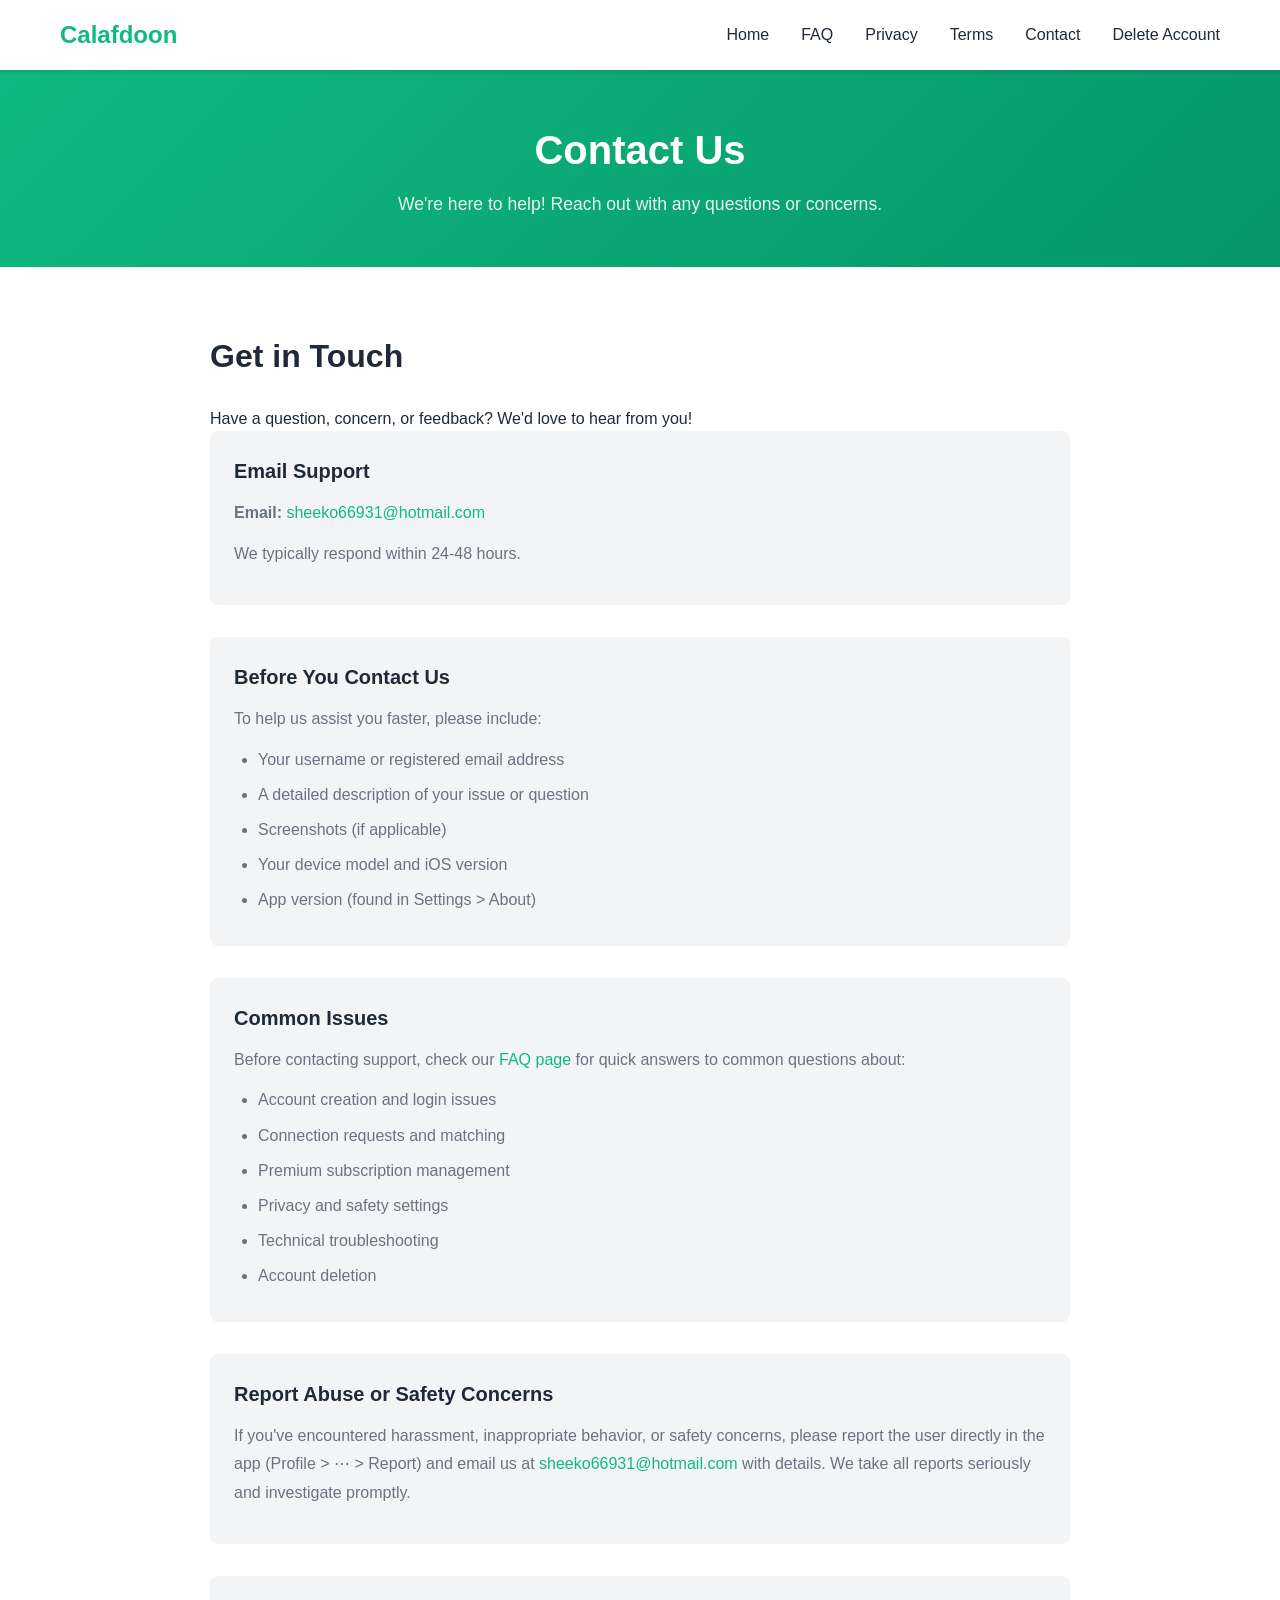
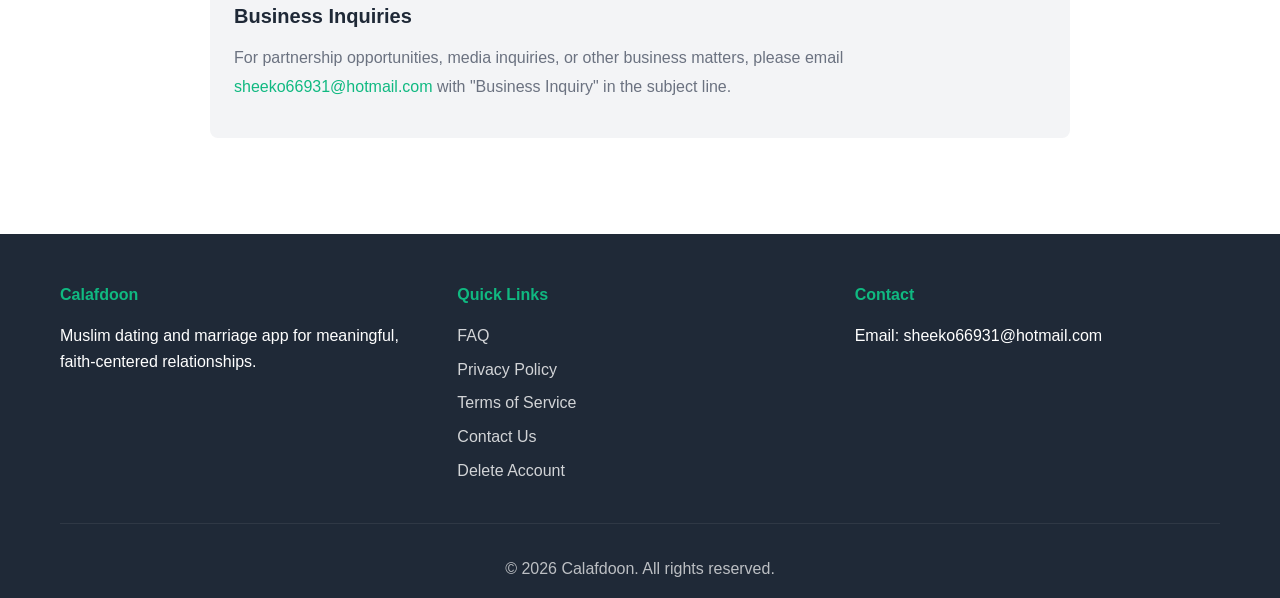
==== contact.html @ 360b3082 "Initial commit - Calafdoon support website" ====
<!DOCTYPE html>
<html lang="en">
<head>
    <meta charset="UTF-8">
    <meta name="viewport" content="width=device-width, initial-scale=1.0">
    <title>Contact Us - Calafdoon</title>
    <link rel="stylesheet" href="styles.css">
</head>
<body>
    <nav class="navbar">
        <div class="container">
            <div class="logo">Calafdoon</div>
            <ul class="nav-links">
                <li><a href="index.html">Home</a></li>
                <li><a href="faq.html">FAQ</a></li>
                <li><a href="privacy.html">Privacy</a></li>
                <li><a href="terms.html">Terms</a></li>
                <li><a href="contact.html">Contact</a></li>
                <li><a href="delete-account.html">Delete Account</a></li>
            </ul>
        </div>
    </nav>

    <div class="page-header">
        <div class="container">
            <h1>Contact Us</h1>
            <p>We're here to help! Reach out with any questions or concerns.</p>
        </div>
    </div>

    <section class="contact-content">
        <div class="container">
            <div class="contact-info">
                <h2>Get in Touch</h2>
                <p>Have a question, concern, or feedback? We'd love to hear from you!</p>
                
                <div class="contact-method">
                    <h3>Email Support</h3>
                    <p><strong>Email:</strong> <a href="mailto:sheeko66931@hotmail.com">sheeko66931@hotmail.com</a></p>
                    <p>We typically respond within 24-48 hours.</p>
                </div>

                <div class="contact-method">
                    <h3>Before You Contact Us</h3>
                    <p>To help us assist you faster, please include:</p>
                    <ul>
                        <li>Your username or registered email address</li>
                        <li>A detailed description of your issue or question</li>
                        <li>Screenshots (if applicable)</li>
                        <li>Your device model and iOS version</li>
                        <li>App version (found in Settings > About)</li>
                    </ul>
                </div>

                <div class="contact-method">
                    <h3>Common Issues</h3>
                    <p>Before contacting support, check our <a href="faq.html">FAQ page</a> for quick answers to common questions about:</p>
                    <ul>
                        <li>Account creation and login issues</li>
                        <li>Connection requests and matching</li>
                        <li>Premium subscription management</li>
                        <li>Privacy and safety settings</li>
                        <li>Technical troubleshooting</li>
                        <li>Account deletion</li>
                    </ul>
                </div>

                <div class="contact-method">
                    <h3>Report Abuse or Safety Concerns</h3>
                    <p>If you've encountered harassment, inappropriate behavior, or safety concerns, please report the user directly in the app (Profile > ⋯ > Report) and email us at <a href="mailto:sheeko66931@hotmail.com">sheeko66931@hotmail.com</a> with details. We take all reports seriously and investigate promptly.</p>
                </div>

                <div class="contact-method">
                    <h3>Business Inquiries</h3>
                    <p>For partnership opportunities, media inquiries, or other business matters, please email <a href="mailto:sheeko66931@hotmail.com">sheeko66931@hotmail.com</a> with "Business Inquiry" in the subject line.</p>
                </div>
            </div>
        </div>
    </section>

    <footer>
        <div class="container">
            <div class="footer-content">
                <div class="footer-section">
                    <h4>Calafdoon</h4>
                    <p>Muslim dating and marriage app for meaningful, faith-centered relationships.</p>
                </div>
                <div class="footer-section">
                    <h4>Quick Links</h4>
                    <ul>
                        <li><a href="faq.html">FAQ</a></li>
                        <li><a href="privacy.html">Privacy Policy</a></li>
                        <li><a href="terms.html">Terms of Service</a></li>
                        <li><a href="contact.html">Contact Us</a></li>
                        <li><a href="delete-account.html">Delete Account</a></li>
                    </ul>
                </div>
                <div class="footer-section">
                    <h4>Contact</h4>
                    <p>Email: sheeko66931@hotmail.com</p>
                </div>
            </div>
            <div class="footer-bottom">
                <p>&copy; 2026 Calafdoon. All rights reserved.</p>
            </div>
        </div>
    </footer>
</body>
</html>
---- styles.css ----
* {
    margin: 0;
    padding: 0;
    box-sizing: border-box;
}

:root {
    --primary-color: #10B981;
    --primary-dark: #059669;
    --secondary-color: #F3F4F6;
    --text-dark: #1F2937;
    --text-light: #6B7280;
    --border-color: #E5E7EB;
    --white: #FFFFFF;
    --accent-gold: #F59E0B;
}

body {
    font-family: -apple-system, BlinkMacSystemFont, 'Segoe UI', Roboto, 'Helvetica Neue', Arial, sans-serif;
    line-height: 1.6;
    color: var(--text-dark);
    background-color: var(--white);
}

.container {
    max-width: 1200px;
    margin: 0 auto;
    padding: 0 20px;
}

.navbar {
    background-color: var(--white);
    box-shadow: 0 2px 4px rgba(0, 0, 0, 0.1);
    position: sticky;
    top: 0;
    z-index: 100;
}

.navbar .container {
    display: flex;
    justify-content: space-between;
    align-items: center;
    padding: 1rem 20px;
}

.logo {
    font-size: 1.5rem;
    font-weight: 700;
    color: var(--primary-color);
}

.nav-links {
    display: flex;
    list-style: none;
    gap: 2rem;
}

.nav-links a {
    text-decoration: none;
    color: var(--text-dark);
    font-weight: 500;
    transition: color 0.3s;
}

.nav-links a:hover {
    color: var(--primary-color);
}

.hero {
    background: linear-gradient(135deg, var(--primary-color) 0%, var(--primary-dark) 100%);
    color: var(--white);
    padding: 5rem 0;
    text-align: center;
}

.hero h1 {
    font-size: 3rem;
    margin-bottom: 1rem;
    font-weight: 700;
}

.subtitle {
    font-size: 1.25rem;
    margin-bottom: 2rem;
    opacity: 0.95;
}

.cta-buttons {
    display: flex;
    gap: 1rem;
    justify-content: center;
    flex-wrap: wrap;
}

.btn {
    padding: 0.875rem 2rem;
    border-radius: 8px;
    text-decoration: none;
    font-weight: 600;
    transition: all 0.3s;
    display: inline-block;
}

.btn-primary {
    background-color: var(--white);
    color: var(--primary-color);
}

.btn-primary:hover {
    background-color: var(--secondary-color);
    transform: translateY(-2px);
    box-shadow: 0 4px 12px rgba(0, 0, 0, 0.15);
}

.btn-secondary {
    background-color: transparent;
    color: var(--white);
    border: 2px solid var(--white);
}

.btn-secondary:hover {
    background-color: var(--white);
    color: var(--primary-color);
}

.features {
    padding: 5rem 0;
    background-color: var(--secondary-color);
}

.features h2 {
    text-align: center;
    font-size: 2.5rem;
    margin-bottom: 3rem;
    color: var(--text-dark);
}

.feature-grid {
    display: grid;
    grid-template-columns: repeat(auto-fit, minmax(300px, 1fr));
    gap: 2rem;
}

.feature-card {
    background-color: var(--white);
    padding: 2rem;
    border-radius: 12px;
    box-shadow: 0 2px 8px rgba(0, 0, 0, 0.08);
    transition: transform 0.3s, box-shadow 0.3s;
}

.feature-card:hover {
    transform: translateY(-5px);
    box-shadow: 0 4px 16px rgba(0, 0, 0, 0.12);
}

.icon {
    font-size: 3rem;
    margin-bottom: 1rem;
}

.feature-card h3 {
    font-size: 1.5rem;
    margin-bottom: 1rem;
    color: var(--text-dark);
}

.feature-card p {
    color: var(--text-light);
    line-height: 1.7;
}

.key-features {
    padding: 5rem 0;
}

.key-features h2 {
    text-align: center;
    font-size: 2.5rem;
    margin-bottom: 3rem;
}

.features-list {
    display: grid;
    grid-template-columns: repeat(auto-fit, minmax(250px, 1fr));
    gap: 2rem;
}

.feature-item {
    padding: 1.5rem;
    border-left: 4px solid var(--primary-color);
    background-color: var(--secondary-color);
    border-radius: 8px;
}

.feature-item h4 {
    font-size: 1.25rem;
    margin-bottom: 0.5rem;
    color: var(--text-dark);
}

.feature-item p {
    color: var(--text-light);
}

.perfect-for {
    padding: 5rem 0;
    background-color: var(--secondary-color);
}

.perfect-for h2 {
    text-align: center;
    font-size: 2.5rem;
    margin-bottom: 2rem;
}

.audience-list {
    max-width: 600px;
    margin: 0 auto;
    list-style: none;
}

.audience-list li {
    padding: 1rem;
    margin-bottom: 0.5rem;
    background-color: var(--white);
    border-radius: 8px;
    border-left: 4px solid var(--primary-color);
    font-size: 1.1rem;
}

.cta-section {
    padding: 5rem 0;
    background: linear-gradient(135deg, var(--primary-color) 0%, var(--primary-dark) 100%);
    color: var(--white);
    text-align: center;
}

.cta-section h2 {
    font-size: 2.5rem;
    margin-bottom: 1rem;
}

.cta-section p {
    font-size: 1.25rem;
    margin-bottom: 2rem;
}

footer {
    background-color: var(--text-dark);
    color: var(--white);
    padding: 3rem 0 1rem;
}

.footer-content {
    display: grid;
    grid-template-columns: repeat(auto-fit, minmax(250px, 1fr));
    gap: 2rem;
    margin-bottom: 2rem;
}

.footer-section h4 {
    margin-bottom: 1rem;
    color: var(--primary-color);
}

.footer-section ul {
    list-style: none;
}

.footer-section ul li {
    margin-bottom: 0.5rem;
}

.footer-section a {
    color: var(--white);
    text-decoration: none;
    opacity: 0.8;
    transition: opacity 0.3s;
}

.footer-section a:hover {
    opacity: 1;
    color: var(--primary-color);
}

.footer-bottom {
    text-align: center;
    padding-top: 2rem;
    border-top: 1px solid rgba(255, 255, 255, 0.1);
    opacity: 0.7;
}

.page-header {
    background: linear-gradient(135deg, var(--primary-color) 0%, var(--primary-dark) 100%);
    color: var(--white);
    padding: 3rem 0;
    text-align: center;
}

.page-header h1 {
    font-size: 2.5rem;
    margin-bottom: 0.5rem;
}

.page-header p {
    font-size: 1.1rem;
    opacity: 0.9;
}

.faq-content,
.contact-content,
.delete-content,
.legal-content {
    padding: 4rem 0;
    max-width: 900px;
    margin: 0 auto;
}

.faq-section,
.contact-method,
.delete-section,
.legal-section {
    margin-bottom: 3rem;
}

.faq-section h2,
.delete-section h2,
.legal-section h2 {
    font-size: 2rem;
    margin-bottom: 1.5rem;
    color: var(--text-dark);
    border-bottom: 3px solid var(--primary-color);
    padding-bottom: 0.5rem;
}

.faq-item,
.contact-method {
    margin-bottom: 2rem;
    padding: 1.5rem;
    background-color: var(--secondary-color);
    border-radius: 8px;
}

.faq-item h3,
.contact-method h3,
.delete-section h3,
.legal-section h3 {
    font-size: 1.25rem;
    margin-bottom: 0.75rem;
    color: var(--text-dark);
}

.faq-item p,
.contact-method p,
.delete-section p,
.legal-section p {
    color: var(--text-light);
    line-height: 1.8;
    margin-bottom: 0.75rem;
}

.faq-item ul,
.contact-method ul,
.delete-section ul,
.legal-section ul {
    margin-left: 1.5rem;
    margin-top: 0.5rem;
    color: var(--text-light);
}

.faq-item li,
.contact-method li,
.delete-section li,
.legal-section li {
    margin-bottom: 0.5rem;
    line-height: 1.7;
}

.faq-item a,
.contact-method a,
.delete-section a,
.legal-section a {
    color: var(--primary-color);
    text-decoration: none;
    font-weight: 500;
}

.faq-item a:hover,
.contact-method a:hover,
.delete-section a:hover,
.legal-section a:hover {
    text-decoration: underline;
}

.warning-box {
    background-color: #FEF3C7;
    border-left: 4px solid #F59E0B;
    padding: 1.5rem;
    border-radius: 8px;
    margin-bottom: 2rem;
}

.warning-box h3 {
    color: #92400E;
    margin-bottom: 1rem;
}

.warning-box p,
.warning-box ul {
    color: #78350F;
}

.warning-box ul {
    margin-left: 1.5rem;
    margin-top: 0.5rem;
}

.feedback-box {
    background-color: #DBEAFE;
    border-left: 4px solid var(--primary-color);
    padding: 1.5rem;
    border-radius: 8px;
    margin-top: 2rem;
}

.feedback-box h3 {
    color: var(--text-dark);
    margin-bottom: 0.75rem;
}

.feedback-box p {
    color: var(--text-light);
}

.steps {
    margin-top: 2rem;
}

.step {
    display: flex;
    gap: 1.5rem;
    margin-bottom: 2rem;
    padding: 1.5rem;
    background-color: var(--secondary-color);
    border-radius: 8px;
}

.step-number {
    flex-shrink: 0;
    width: 40px;
    height: 40px;
    background-color: var(--primary-color);
    color: var(--white);
    border-radius: 50%;
    display: flex;
    align-items: center;
    justify-content: center;
    font-weight: 700;
    font-size: 1.25rem;
}

.step-content h3 {
    margin-bottom: 0.5rem;
    color: var(--text-dark);
}

.step-content p {
    color: var(--text-light);
}

.contact-info h2 {
    font-size: 2rem;
    margin-bottom: 1.5rem;
    color: var(--text-dark);
}

.legal-section ol {
    margin-left: 1.5rem;
    margin-top: 0.5rem;
    color: var(--text-light);
}

.legal-section ol li {
    margin-bottom: 0.5rem;
    line-height: 1.7;
}

@media (max-width: 768px) {
    .nav-links {
        flex-direction: column;
        gap: 1rem;
        display: none;
    }

    .hero h1 {
        font-size: 2rem;
    }

    .subtitle {
        font-size: 1rem;
    }

    .features h2,
    .key-features h2,
    .perfect-for h2,
    .cta-section h2 {
        font-size: 1.75rem;
    }

    .feature-grid {
        grid-template-columns: 1fr;
    }

    .cta-buttons {
        flex-direction: column;
    }

    .page-header h1 {
        font-size: 1.75rem;
    }

    .faq-section h2,
    .delete-section h2,
    .legal-section h2 {
        font-size: 1.5rem;
    }

    .step {
        flex-direction: column;
    }
}

@media (min-width: 769px) and (max-width: 1024px) {
    .hero h1 {
        font-size: 2.5rem;
    }

    .feature-grid {
        grid-template-columns: repeat(2, 1fr);
    }
}

@media (max-width: 480px) {
    .container {
        padding: 0 15px;
    }

    .hero {
        padding: 3rem 0;
    }

    .features,
    .key-features,
    .perfect-for {
        padding: 3rem 0;
    }

    .btn {
        padding: 0.75rem 1.5rem;
        font-size: 0.9rem;
    }
}
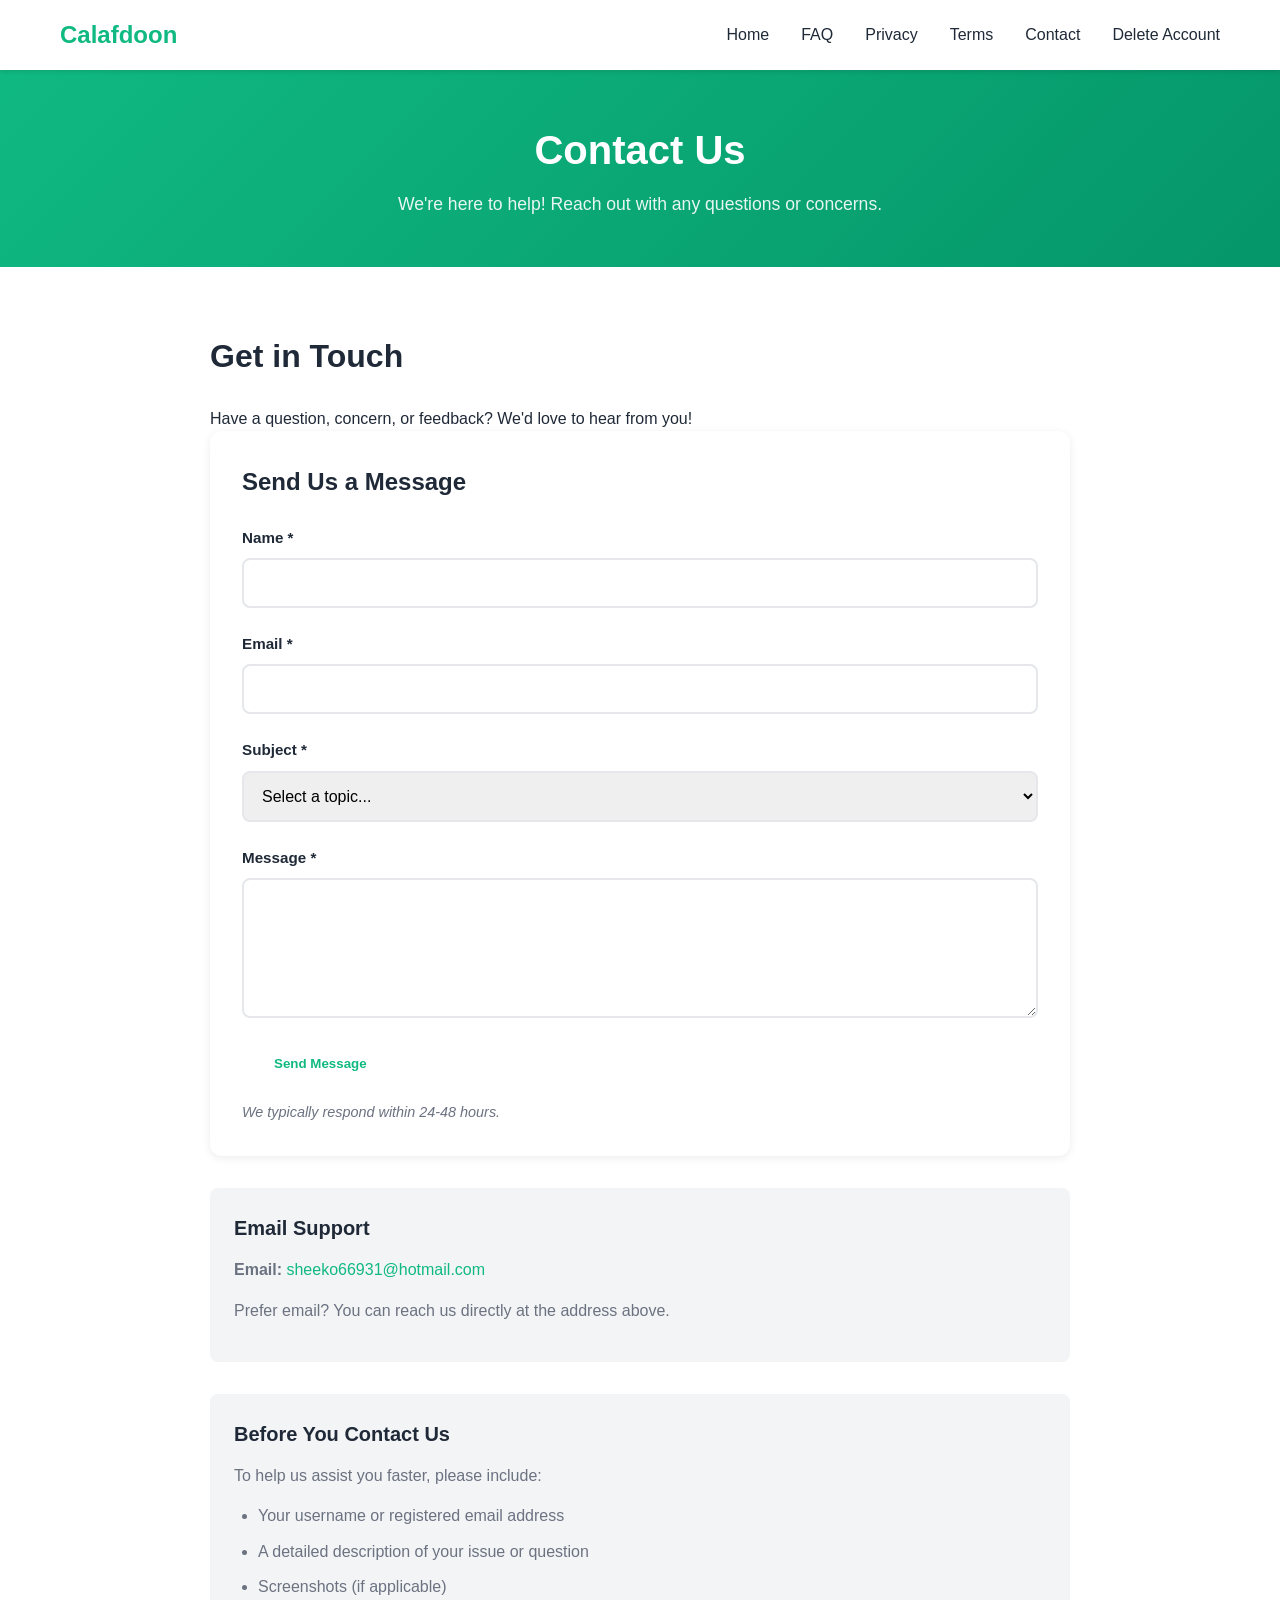
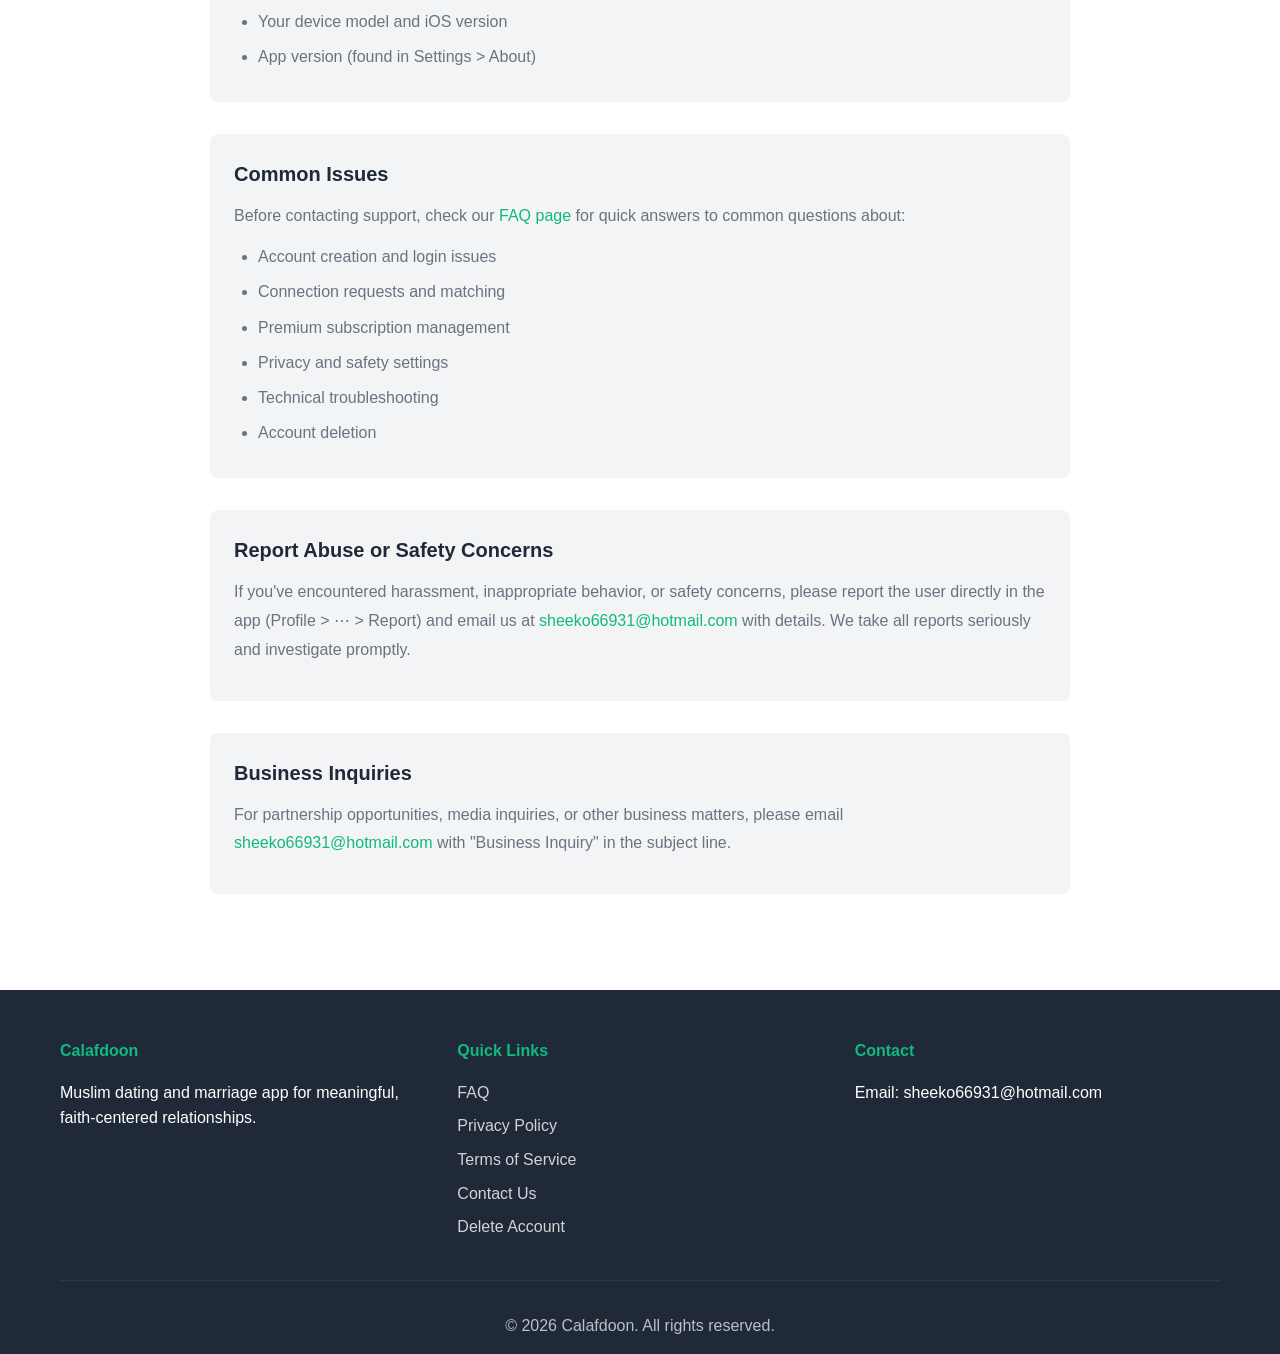
==== commit bcfe9b1d: "Remove download buttons and add contact form" ====
--- a/contact.html
+++ b/contact.html
@@ -34,10 +34,47 @@
                 <h2>Get in Touch</h2>
                 <p>Have a question, concern, or feedback? We'd love to hear from you!</p>
                 
+                <div class="contact-form-wrapper">
+                    <h3>Send Us a Message</h3>
+                    <form class="contact-form" action="mailto:sheeko66931@hotmail.com" method="POST" enctype="text/plain">
+                        <div class="form-group">
+                            <label for="name">Name *</label>
+                            <input type="text" id="name" name="name" required>
+                        </div>
+                        
+                        <div class="form-group">
+                            <label for="email">Email *</label>
+                            <input type="email" id="email" name="email" required>
+                        </div>
+                        
+                        <div class="form-group">
+                            <label for="subject">Subject *</label>
+                            <select id="subject" name="subject" required>
+                                <option value="">Select a topic...</option>
+                                <option value="general">General Inquiry</option>
+                                <option value="support">Technical Support</option>
+                                <option value="account">Account Issue</option>
+                                <option value="premium">Premium Subscription</option>
+                                <option value="safety">Safety/Report Abuse</option>
+                                <option value="business">Business Inquiry</option>
+                                <option value="feedback">Feedback</option>
+                            </select>
+                        </div>
+                        
+                        <div class="form-group">
+                            <label for="message">Message *</label>
+                            <textarea id="message" name="message" rows="6" required></textarea>
+                        </div>
+                        
+                        <button type="submit" class="btn btn-primary">Send Message</button>
+                    </form>
+                    <p class="form-note">We typically respond within 24-48 hours.</p>
+                </div>
+                
                 <div class="contact-method">
                     <h3>Email Support</h3>
                     <p><strong>Email:</strong> <a href="mailto:sheeko66931@hotmail.com">sheeko66931@hotmail.com</a></p>
-                    <p>We typically respond within 24-48 hours.</p>
+                    <p>Prefer email? You can reach us directly at the address above.</p>
                 </div>
 
                 <div class="contact-method">
--- a/styles.css
+++ b/styles.css
@@ -475,6 +475,79 @@
     color: var(--text-dark);
 }
 
+.contact-form-wrapper {
+    background-color: var(--white);
+    padding: 2rem;
+    border-radius: 12px;
+    box-shadow: 0 2px 8px rgba(0, 0, 0, 0.08);
+    margin-bottom: 2rem;
+}
+
+.contact-form-wrapper h3 {
+    font-size: 1.5rem;
+    margin-bottom: 1.5rem;
+    color: var(--text-dark);
+}
+
+.contact-form {
+    display: flex;
+    flex-direction: column;
+    gap: 1.5rem;
+}
+
+.form-group {
+    display: flex;
+    flex-direction: column;
+    gap: 0.5rem;
+}
+
+.form-group label {
+    font-weight: 600;
+    color: var(--text-dark);
+    font-size: 0.95rem;
+}
+
+.form-group input,
+.form-group select,
+.form-group textarea {
+    padding: 0.875rem;
+    border: 2px solid var(--border-color);
+    border-radius: 8px;
+    font-size: 1rem;
+    font-family: inherit;
+    transition: border-color 0.3s;
+}
+
+.form-group input:focus,
+.form-group select:focus,
+.form-group textarea:focus {
+    outline: none;
+    border-color: var(--primary-color);
+}
+
+.form-group textarea {
+    resize: vertical;
+    min-height: 120px;
+}
+
+.contact-form button[type="submit"] {
+    align-self: flex-start;
+    cursor: pointer;
+    border: none;
+}
+
+.contact-form button[type="submit"]:hover {
+    transform: translateY(-2px);
+    box-shadow: 0 4px 12px rgba(16, 185, 129, 0.3);
+}
+
+.form-note {
+    margin-top: 1rem;
+    font-size: 0.9rem;
+    color: var(--text-light);
+    font-style: italic;
+}
+
 .legal-section ol {
     margin-left: 1.5rem;
     margin-top: 0.5rem;
